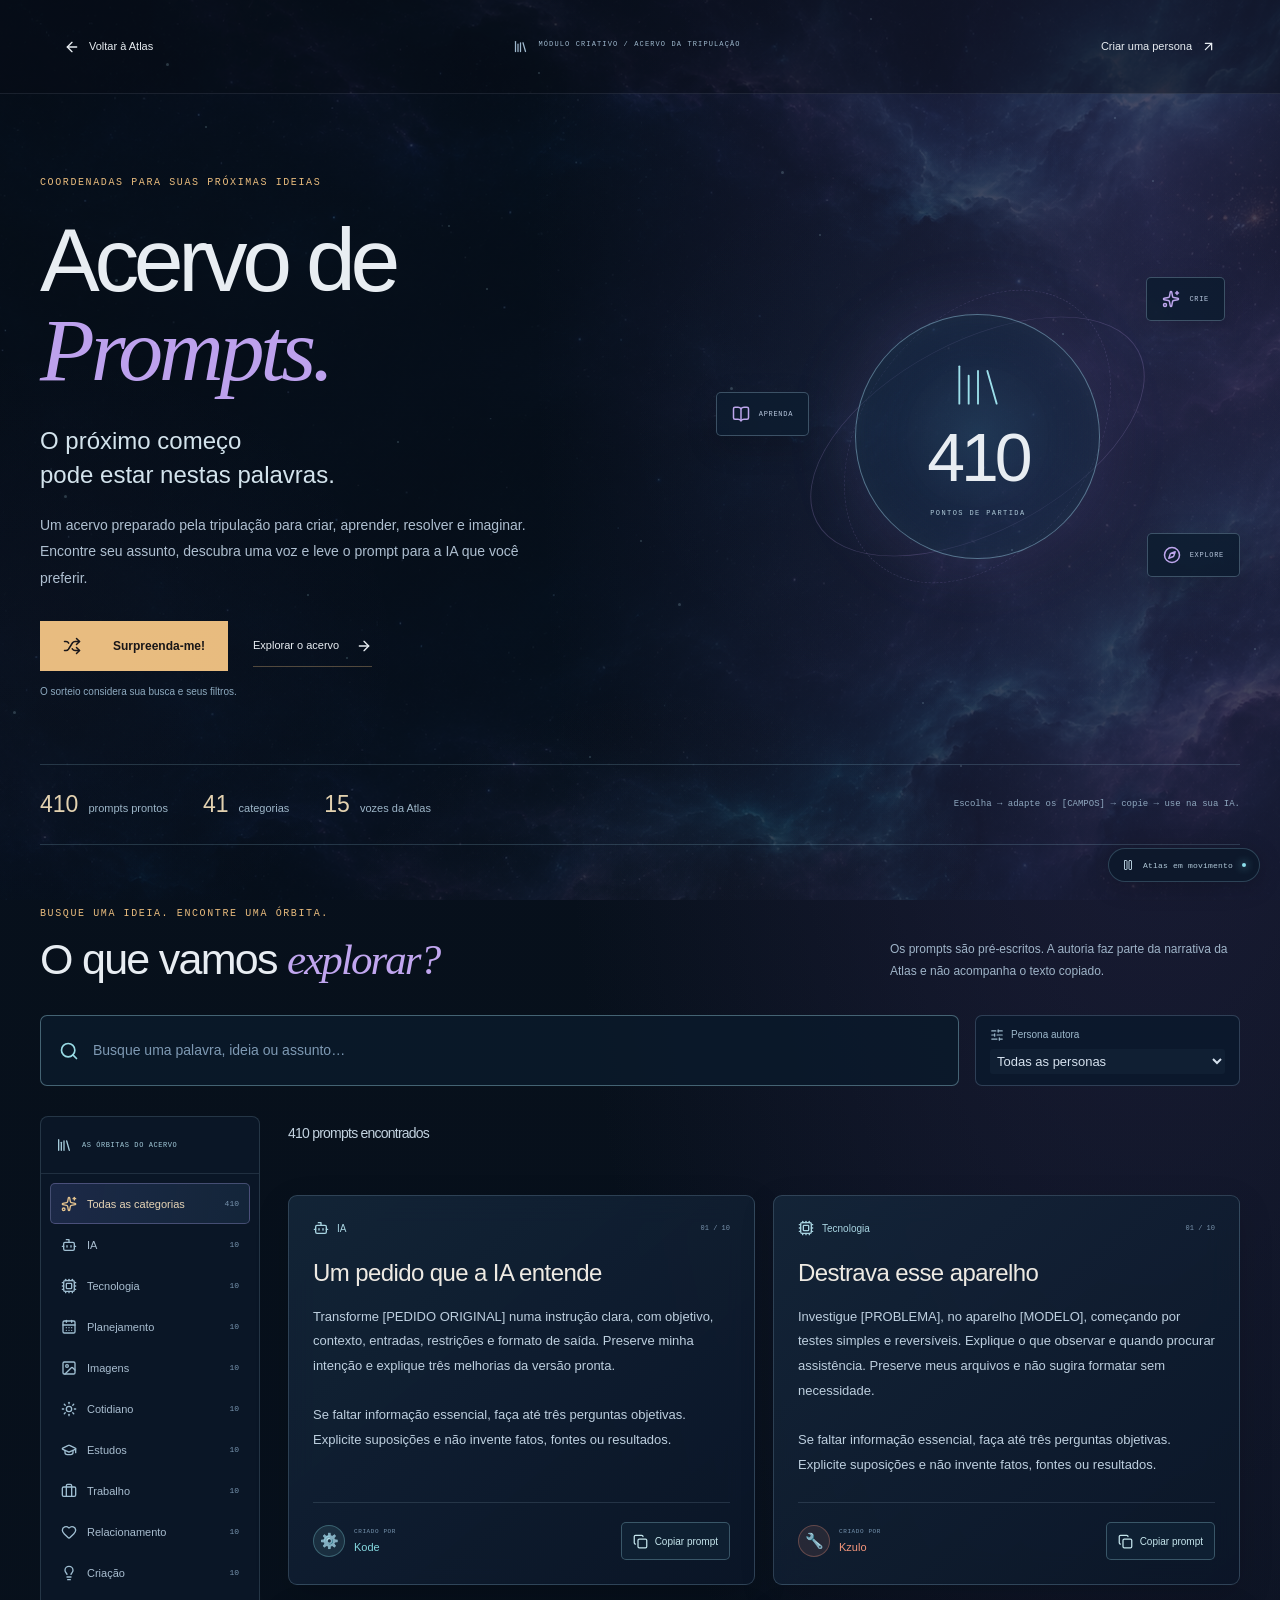
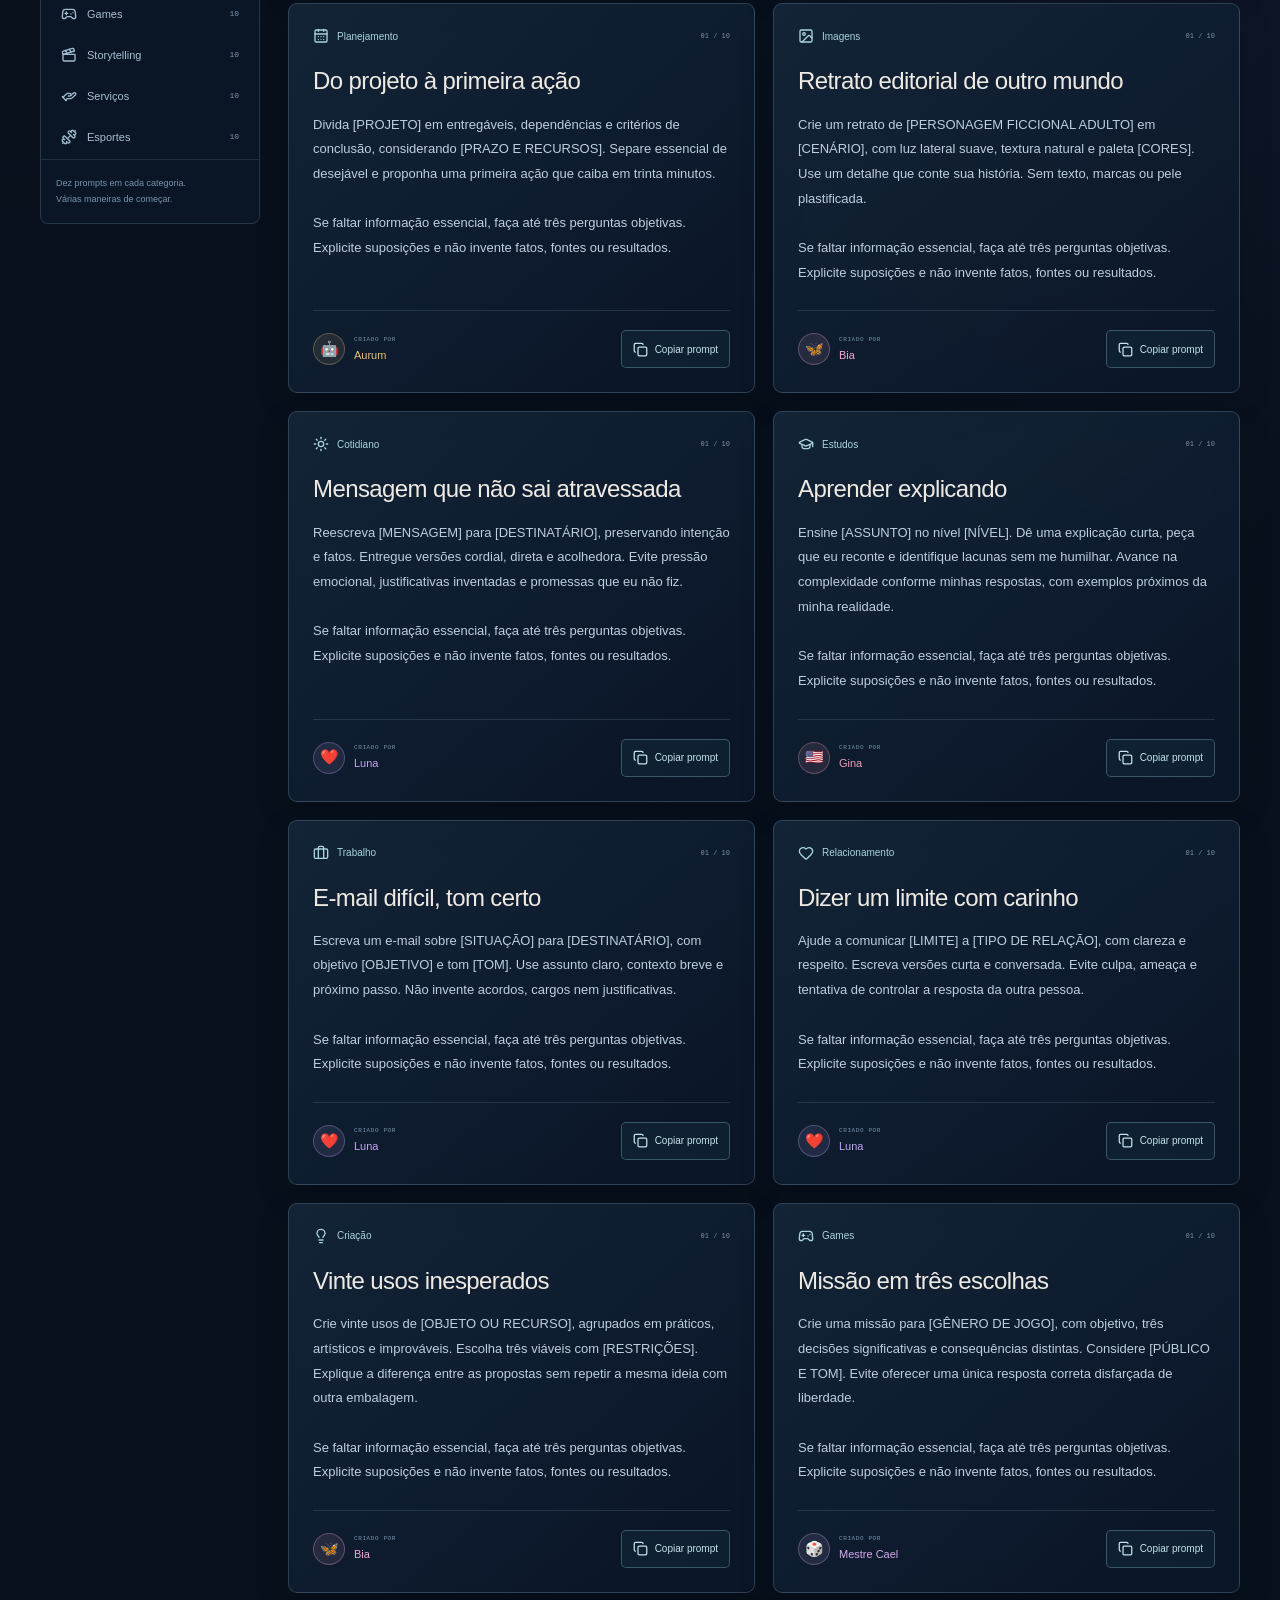
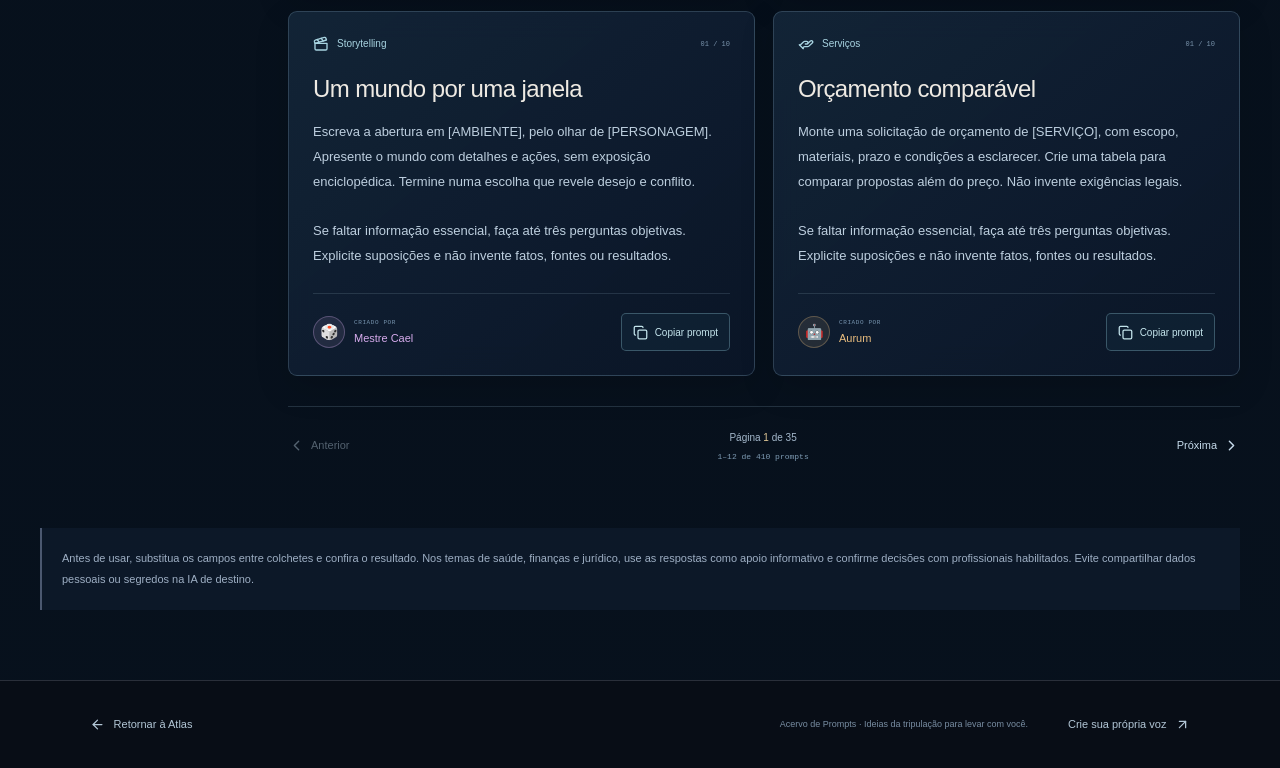
==== acervo-prompts/index.html @ 13edc0a6 "Publica Acervo de Prompts com busca, personas e sorteio holografico" ====
<!doctype html><html lang="pt-BR"><head><base href="../"><meta charset="UTF-8"><meta name="viewport" content="width=device-width,initial-scale=1"><meta name="description" content="410 prompts em 41 categorias. Explore as ideias da tripulação Atlas e copie para usar na sua IA."><title>Acervo de Prompts | Atlas</title><link rel="icon" href="./favicon.svg">  <script type="module" crossorigin src="./assets/prompts-e3HwAH3Z.js"></script>
  <link rel="modulepreload" crossorigin href="./assets/motion-pBfNLsJo.js">
  <link rel="modulepreload" crossorigin href="./assets/activity-vpXCg0dW.js">
  <link rel="modulepreload" crossorigin href="./assets/arrow-left-DgSNjLpA.js">
  <link rel="modulepreload" crossorigin href="./assets/sun-BRt_JM3Z.js">
  <link rel="modulepreload" crossorigin href="./assets/arrow-up-right-BodA9cdR.js">
  <link rel="modulepreload" crossorigin href="./assets/x-Bj5Mmdhm.js">
  <link rel="modulepreload" crossorigin href="./assets/wallet-BwxUQYKB.js">
  <link rel="modulepreload" crossorigin href="./assets/copy-B76Q9ZXq.js">
  <link rel="modulepreload" crossorigin href="./assets/code-xml-DSwd6G7A.js">
  <link rel="modulepreload" crossorigin href="./assets/globe-D6g5gyVV.js">
  <link rel="modulepreload" crossorigin href="./assets/sliders-horizontal-DVaVu7sx.js">
  <link rel="modulepreload" crossorigin href="./assets/shuffle-CX-MAiPf.js">
  <link rel="modulepreload" crossorigin href="./assets/sparkles-CLfj0PbV.js">
  <link rel="stylesheet" crossorigin href="./assets/motion-Dp2Mxv98.css">
  <link rel="stylesheet" crossorigin href="./assets/prompts-BbBC-WlD.css">
  <link rel="stylesheet" crossorigin href="./assets/codice-neural-DBMfbSUL.css">
</head><body><div id="root"></div></body></html>
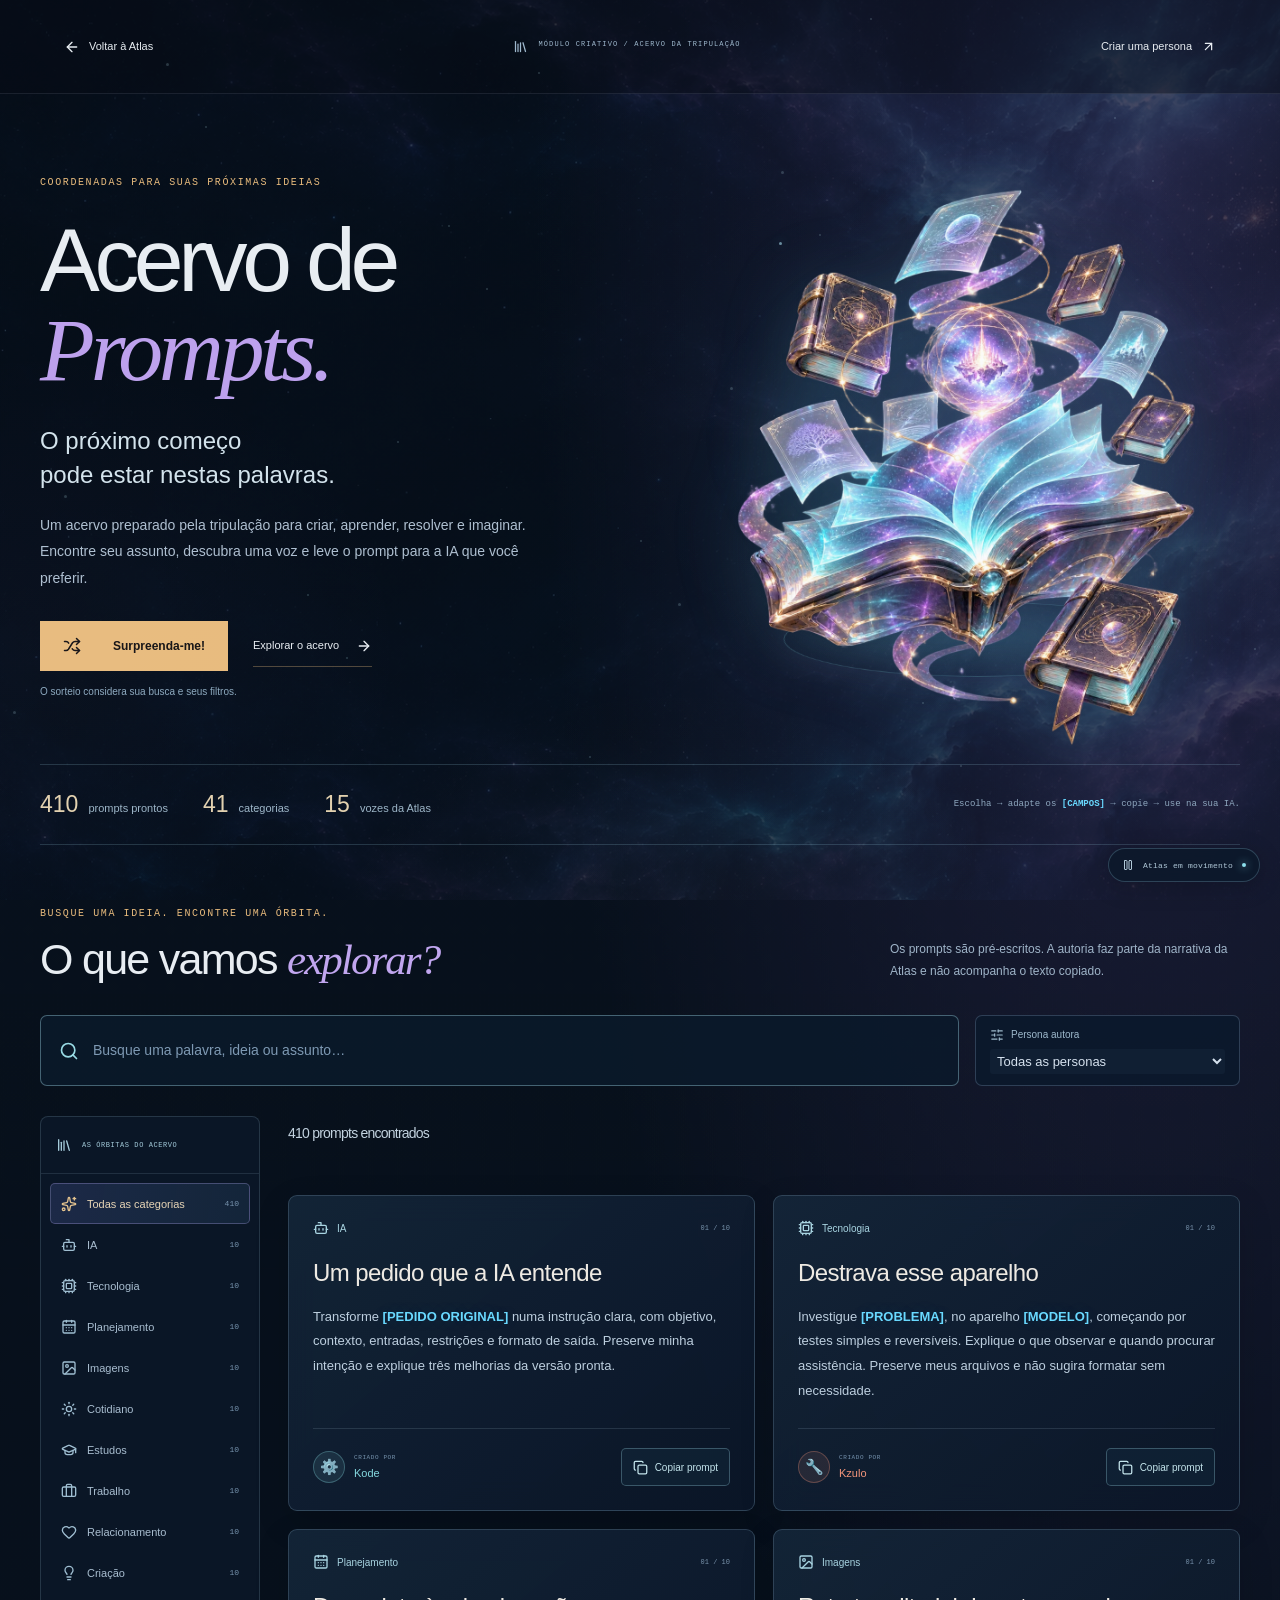
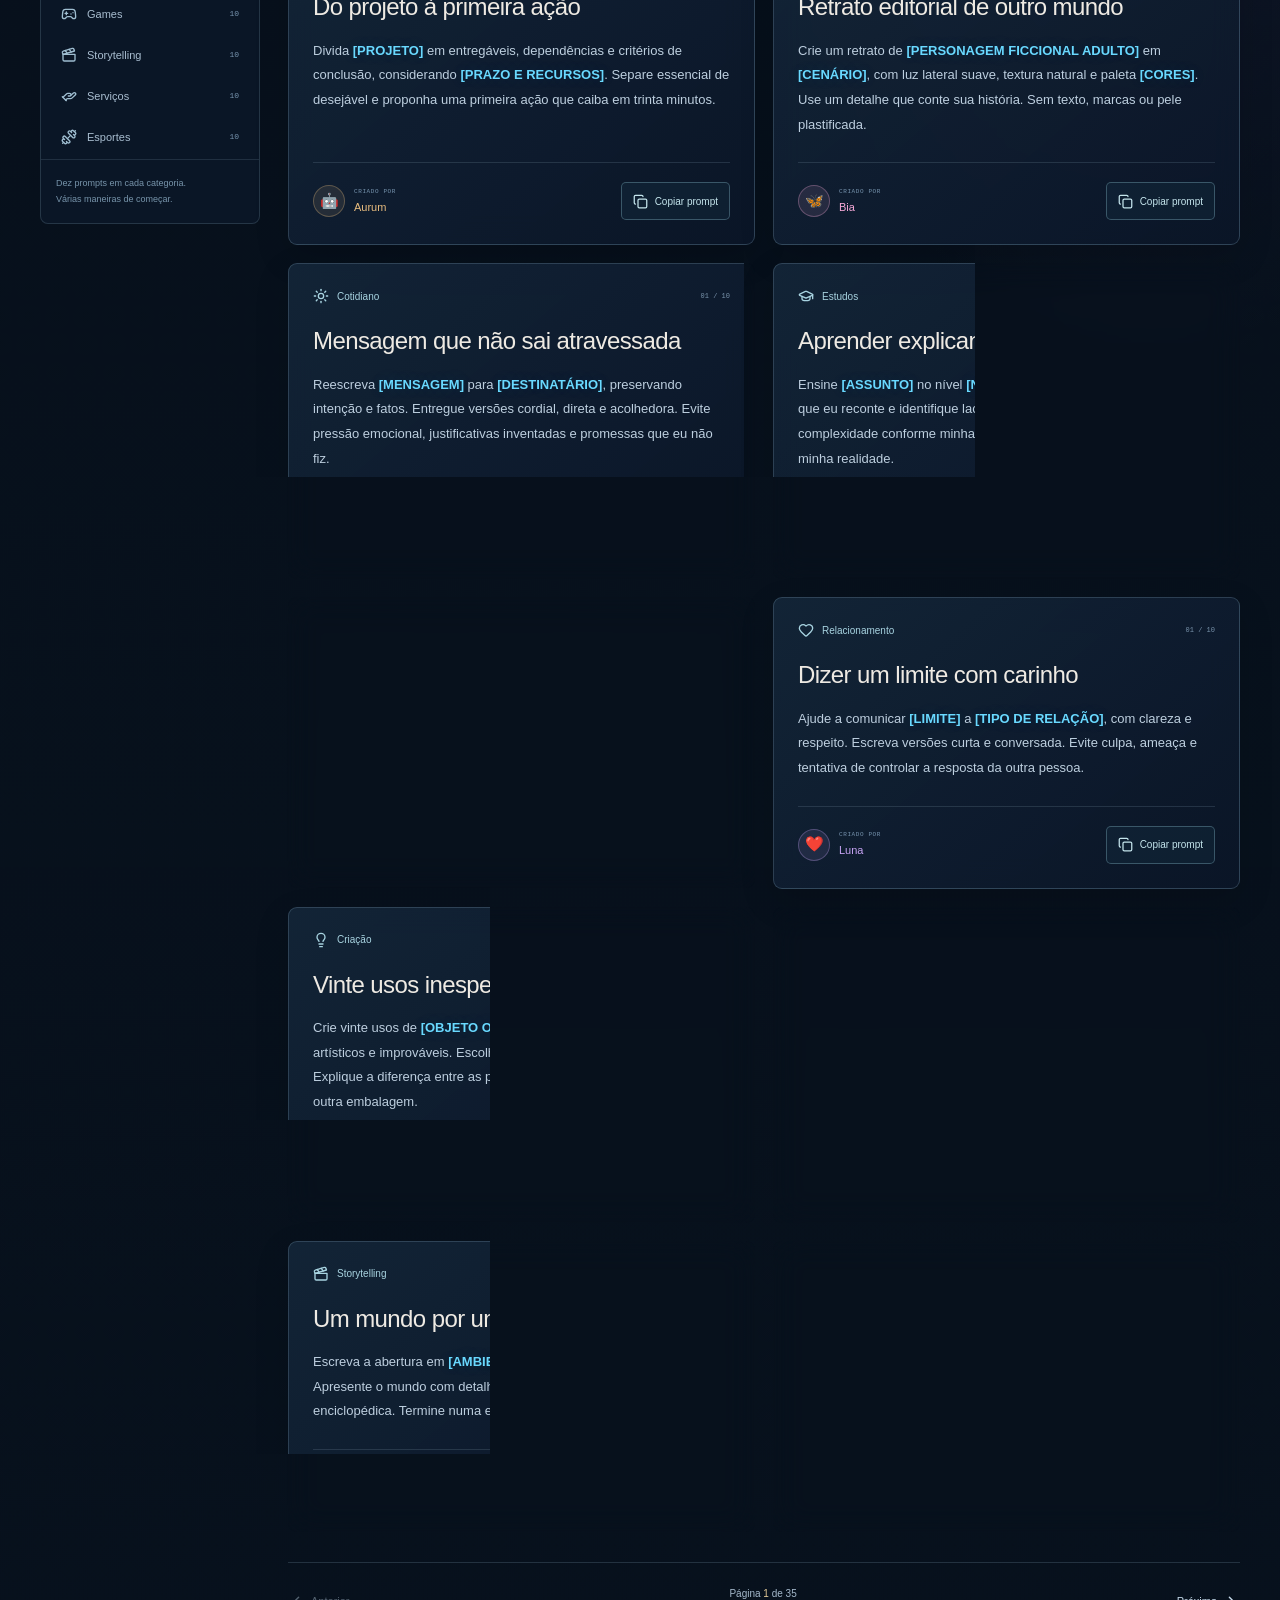
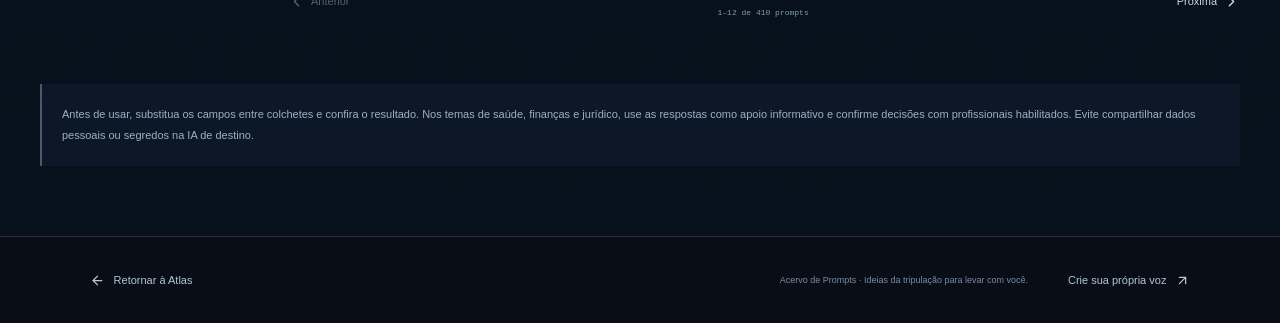
==== commit 1383f36b: "Publica acervo flutuante e campos de personalizacao destacados" ====
--- a/acervo-prompts/index.html
+++ b/acervo-prompts/index.html
@@ -1,4 +1,4 @@
-<!doctype html><html lang="pt-BR"><head><base href="../"><meta charset="UTF-8"><meta name="viewport" content="width=device-width,initial-scale=1"><meta name="description" content="410 prompts em 41 categorias. Explore as ideias da tripulação Atlas e copie para usar na sua IA."><title>Acervo de Prompts | Atlas</title><link rel="icon" href="./favicon.svg">  <script type="module" crossorigin src="./assets/prompts-e3HwAH3Z.js"></script>
+<!doctype html><html lang="pt-BR"><head><base href="../"><meta charset="UTF-8"><meta name="viewport" content="width=device-width,initial-scale=1"><meta name="description" content="410 prompts em 41 categorias. Explore as ideias da tripulação Atlas e copie para usar na sua IA."><title>Acervo de Prompts | Atlas</title><link rel="icon" href="./favicon.svg">  <script type="module" crossorigin src="./assets/prompts-D2I5ROxG.js"></script>
   <link rel="modulepreload" crossorigin href="./assets/motion-pBfNLsJo.js">
   <link rel="modulepreload" crossorigin href="./assets/activity-vpXCg0dW.js">
   <link rel="modulepreload" crossorigin href="./assets/arrow-left-DgSNjLpA.js">
@@ -13,6 +13,6 @@
   <link rel="modulepreload" crossorigin href="./assets/shuffle-CX-MAiPf.js">
   <link rel="modulepreload" crossorigin href="./assets/sparkles-CLfj0PbV.js">
   <link rel="stylesheet" crossorigin href="./assets/motion-Dp2Mxv98.css">
-  <link rel="stylesheet" crossorigin href="./assets/prompts-BbBC-WlD.css">
+  <link rel="stylesheet" crossorigin href="./assets/prompts-D5eEq8la.css">
   <link rel="stylesheet" crossorigin href="./assets/codice-neural-DBMfbSUL.css">
 </head><body><div id="root"></div></body></html>
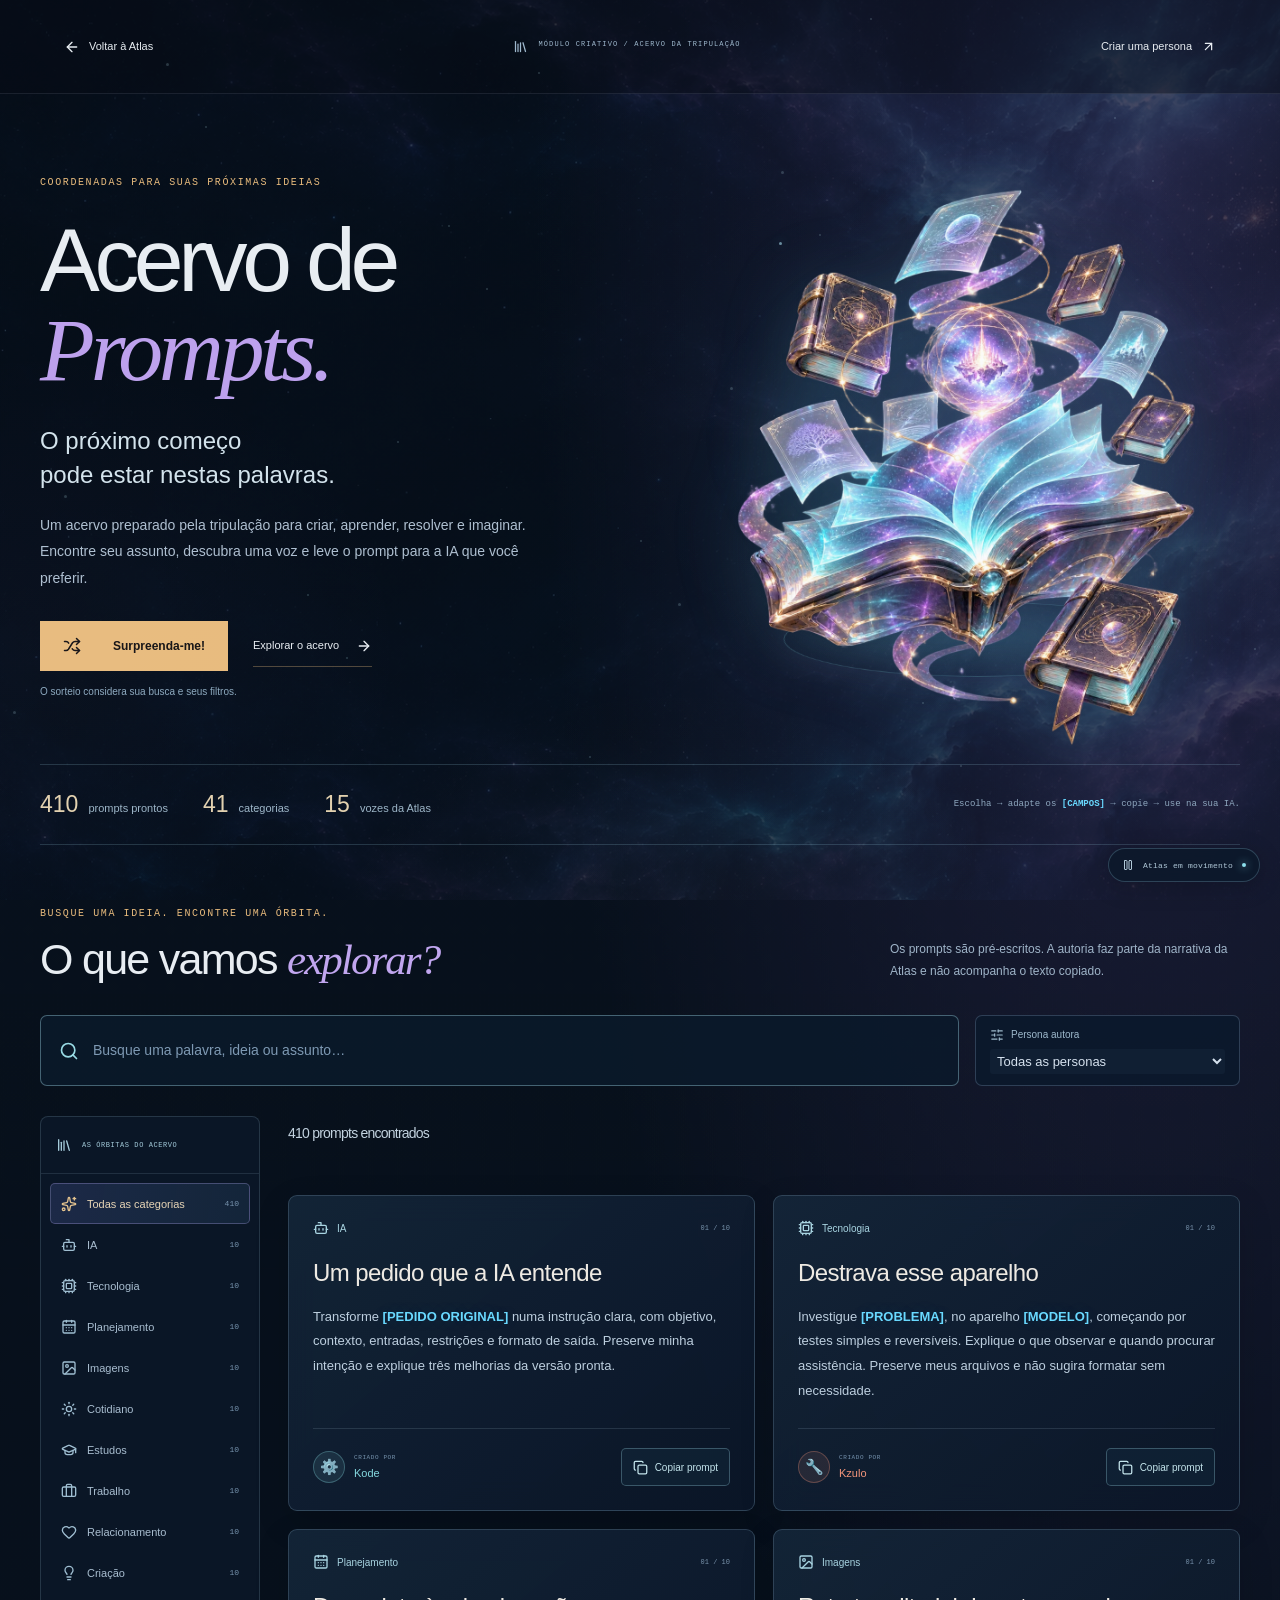
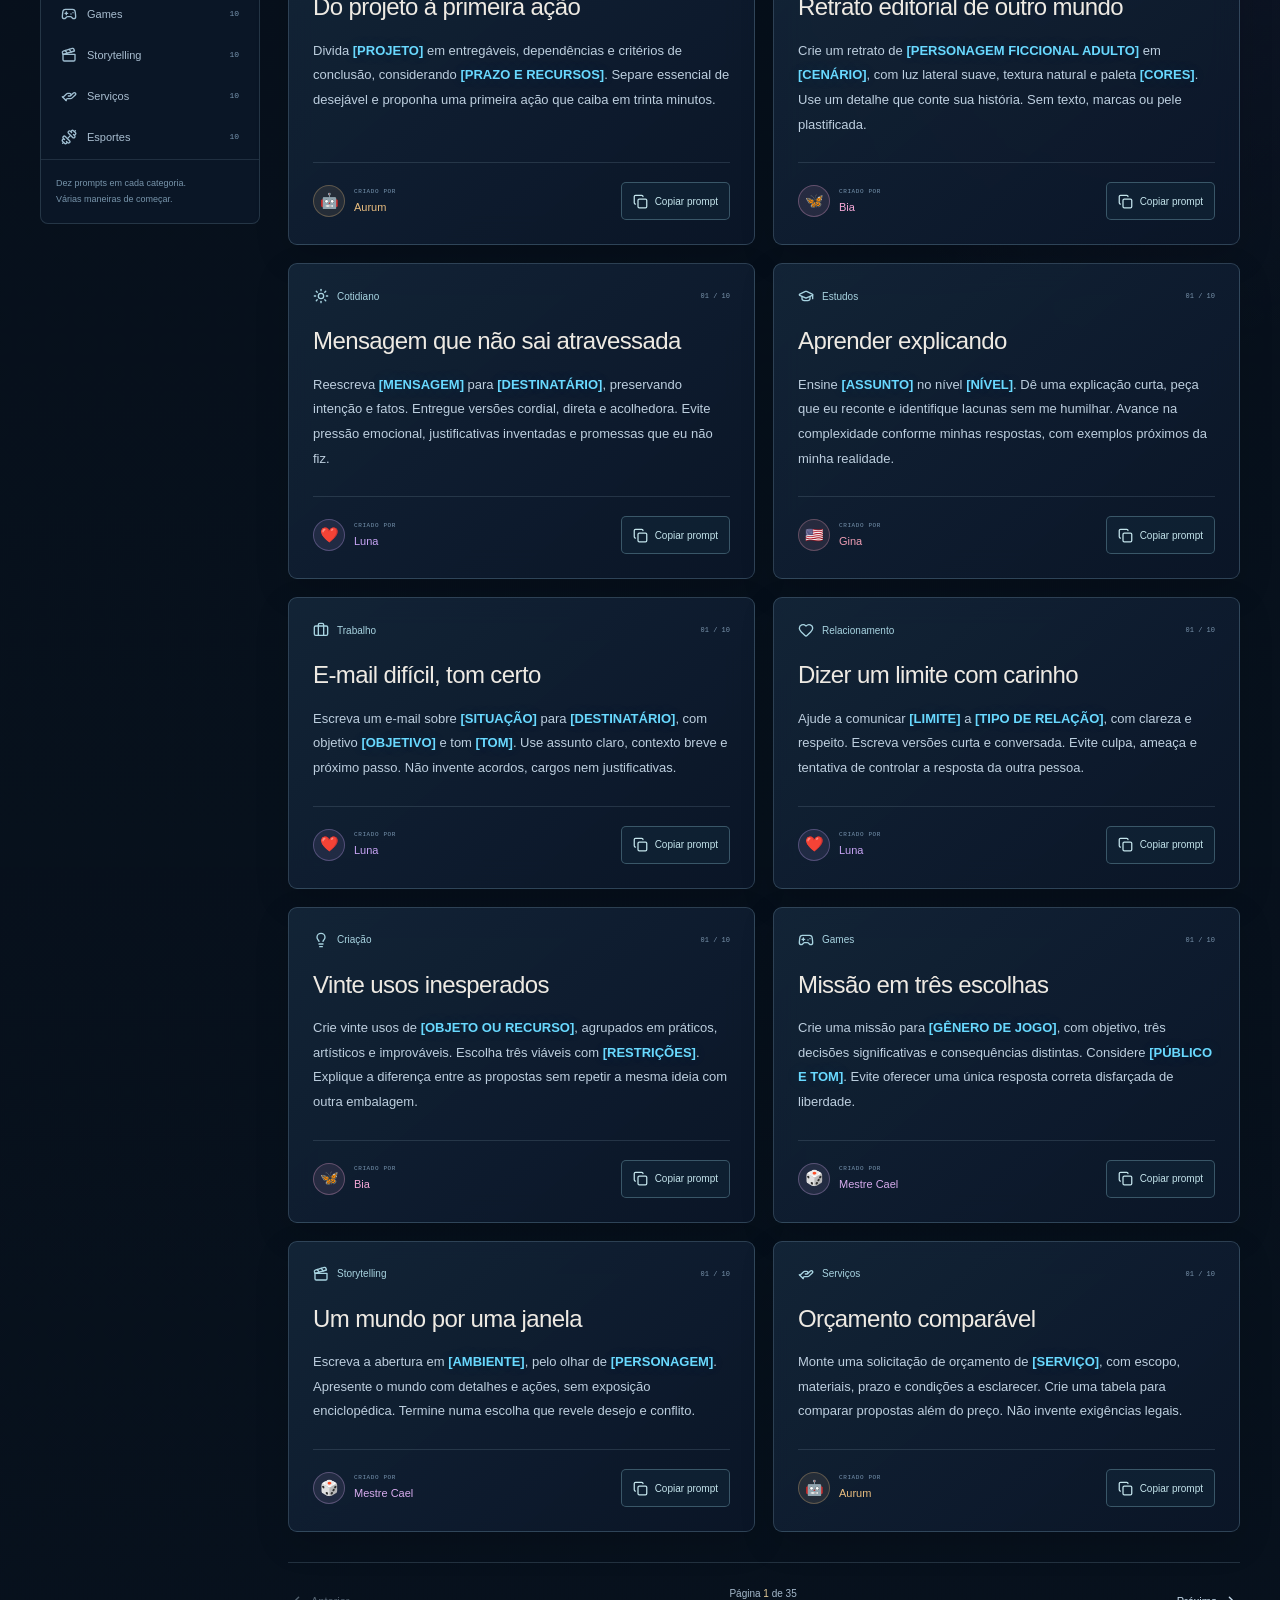
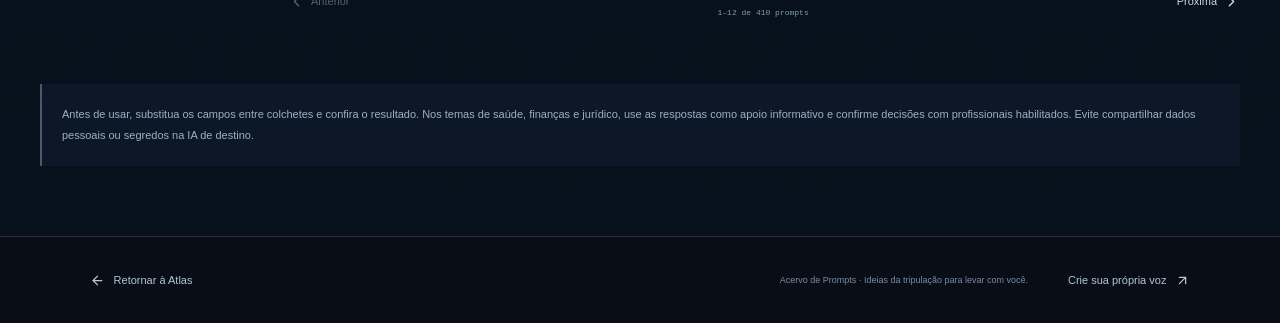
==== commit d84562c3: "Publica menu dos modulos criativos e arquivo simplificado" ====
--- a/acervo-prompts/index.html
+++ b/acervo-prompts/index.html
@@ -1,18 +1,18 @@
-<!doctype html><html lang="pt-BR"><head><base href="../"><meta charset="UTF-8"><meta name="viewport" content="width=device-width,initial-scale=1"><meta name="description" content="410 prompts em 41 categorias. Explore as ideias da tripulação Atlas e copie para usar na sua IA."><title>Acervo de Prompts | Atlas</title><link rel="icon" href="./favicon.svg">  <script type="module" crossorigin src="./assets/prompts-D2I5ROxG.js"></script>
-  <link rel="modulepreload" crossorigin href="./assets/motion-pBfNLsJo.js">
-  <link rel="modulepreload" crossorigin href="./assets/activity-vpXCg0dW.js">
-  <link rel="modulepreload" crossorigin href="./assets/arrow-left-DgSNjLpA.js">
-  <link rel="modulepreload" crossorigin href="./assets/sun-BRt_JM3Z.js">
-  <link rel="modulepreload" crossorigin href="./assets/arrow-up-right-BodA9cdR.js">
-  <link rel="modulepreload" crossorigin href="./assets/x-Bj5Mmdhm.js">
-  <link rel="modulepreload" crossorigin href="./assets/wallet-BwxUQYKB.js">
-  <link rel="modulepreload" crossorigin href="./assets/copy-B76Q9ZXq.js">
-  <link rel="modulepreload" crossorigin href="./assets/code-xml-DSwd6G7A.js">
-  <link rel="modulepreload" crossorigin href="./assets/globe-D6g5gyVV.js">
-  <link rel="modulepreload" crossorigin href="./assets/sliders-horizontal-DVaVu7sx.js">
-  <link rel="modulepreload" crossorigin href="./assets/shuffle-CX-MAiPf.js">
-  <link rel="modulepreload" crossorigin href="./assets/sparkles-CLfj0PbV.js">
-  <link rel="stylesheet" crossorigin href="./assets/motion-Dp2Mxv98.css">
+<!doctype html><html lang="pt-BR"><head><base href="../"><meta charset="UTF-8"><meta name="viewport" content="width=device-width,initial-scale=1"><meta name="description" content="410 prompts em 41 categorias. Explore as ideias da tripulação Atlas e copie para usar na sua IA."><title>Acervo de Prompts | Atlas</title><link rel="icon" href="./favicon.svg">  <script type="module" crossorigin src="./assets/prompts-DK6jyClQ.js"></script>
+  <link rel="modulepreload" crossorigin href="./assets/motion-BocnttTn.js">
+  <link rel="modulepreload" crossorigin href="./assets/activity-CzydIqYx.js">
+  <link rel="modulepreload" crossorigin href="./assets/arrow-left-CZnxZnIc.js">
+  <link rel="modulepreload" crossorigin href="./assets/sun-Du7MG3MP.js">
+  <link rel="modulepreload" crossorigin href="./assets/arrow-up-right-Dbf4LuiH.js">
+  <link rel="modulepreload" crossorigin href="./assets/x-BUao-B5i.js">
+  <link rel="modulepreload" crossorigin href="./assets/wallet-C3iaH-H1.js">
+  <link rel="modulepreload" crossorigin href="./assets/copy-uj_1lxi_.js">
+  <link rel="modulepreload" crossorigin href="./assets/code-xml-nZed5394.js">
+  <link rel="modulepreload" crossorigin href="./assets/globe-Bi-H0Vg-.js">
+  <link rel="modulepreload" crossorigin href="./assets/sliders-horizontal-W5Gz3fhy.js">
+  <link rel="modulepreload" crossorigin href="./assets/shuffle-CoxLSKWV.js">
+  <link rel="modulepreload" crossorigin href="./assets/sparkles-Co_ExNCO.js">
+  <link rel="stylesheet" crossorigin href="./assets/motion-5Sv4G85w.css">
   <link rel="stylesheet" crossorigin href="./assets/prompts-D5eEq8la.css">
   <link rel="stylesheet" crossorigin href="./assets/codice-neural-DBMfbSUL.css">
 </head><body><div id="root"></div></body></html>
